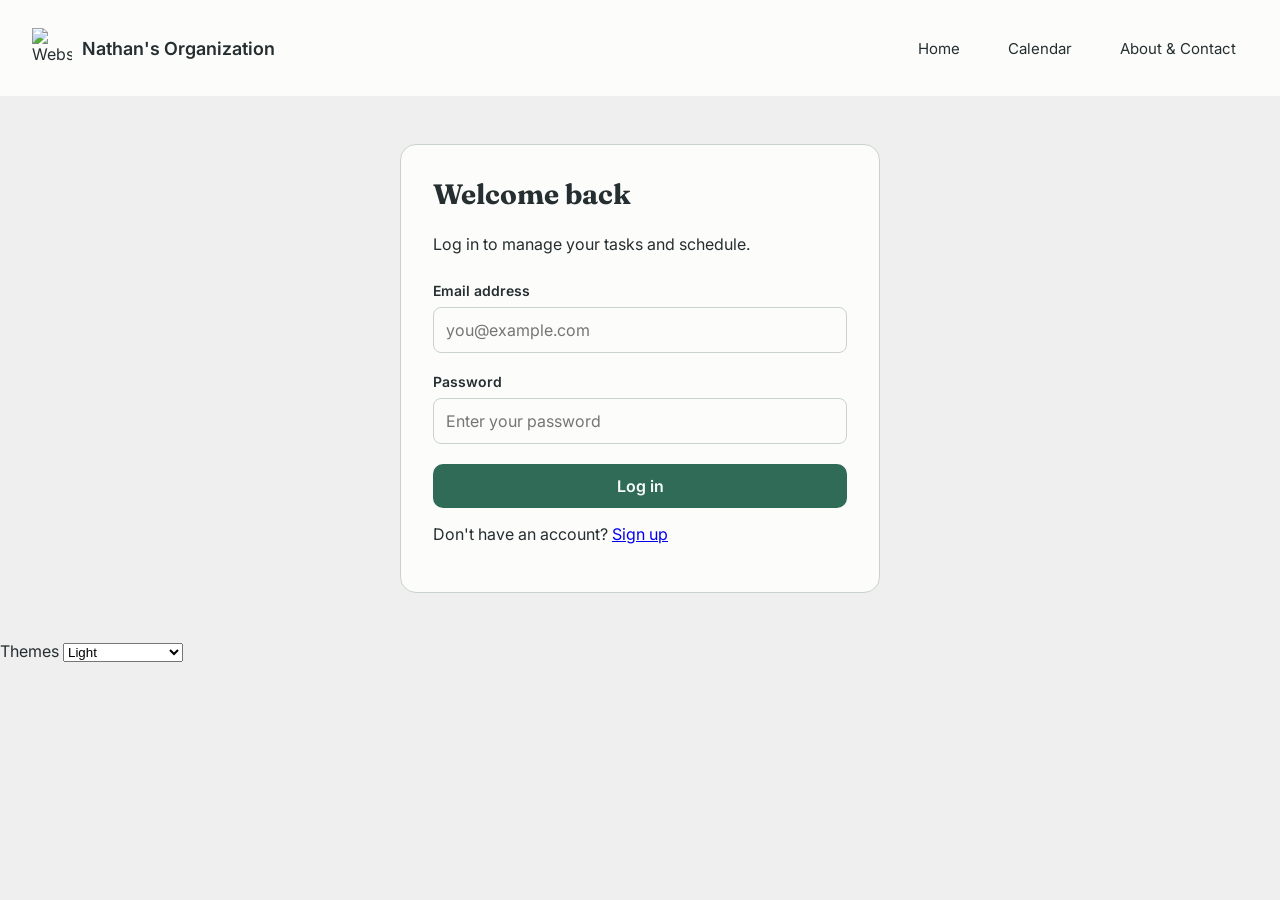
==== login.html @ 2357a738 "theme integration 2 oogily goo!" ====
<!DOCTYPE html>
<html lang="en">
<head>
    <meta charset="UTF-8">
    <meta name="viewport" content="width=device-width, initial-scale=1.0">
    <title>Log In - Nathan's Organization</title>
    <link rel="stylesheet" href="./css/login.css">
    <script src="./JavaScript/themes.js" defer></script>
</head>
<body>

    <header class="top-bar">
        <a href="index.html" class="logo">
            <img src="images/leaf_logo.png" alt="Website logo">
            <span>Nathan's Organization</span>
        </a>
        
        <nav class="navigation">
            <a href="index.html">Home</a>
            <a href="calendar.html">Calendar</a>
            <a href="about.html">About & Contact</a>
        </nav>
        
    </header>

    <main class="signup-page">
        <section class="signup-card">
            <h1>Welcome back</h1>
            <p>Log in to manage your tasks and schedule.</p>

            <form class="signup-form">
                <div class="form-group">
                    <label for="email">Email address</label>
                    <input
                        type="email"
                        id="email"
                        name="email"
                        placeholder="you@example.com"
                        required
                    >
                </div>

                <div class="form-group">
                    <label for="password">Password</label>
                    <input
                        type="password"
                        id="password"
                        name="password"
                        placeholder="Enter your password"
                        required
                    >
                </div>

                <button type="submit" class="create-account-button">
                    Log in
                </button>
            </form>

            <p class="login-prompt">
                Don't have an account?
                <a href="signup.html">Sign up</a>
            </p>
        </section>
    </main>
    <label for="theme-selector">Themes</label>
                <select id="theme-selector">
                <option value="default">Light</option>
                <option value="dark">Dark</option>
                <option value="meadow">Meadow</option>
                <option value="moss">Moss</option>
                <option value="fall">Autumn</option>
                <option value="reef">Coral Reef</option>
                <option value="garish">Ugly, Ugly horrid</option>
                </select>
</body>
</html>
---- css/login.css ----
@import url('https://fonts.googleapis.com/css2?family=Fraunces:opsz,wght@9..144,400;9..144,600;9..144,700&family=Inter:wght@400;500;600;700&display=swap');
@import "thememaster.css";
root,
/*[Data-theme="default"] {
  --BGTop: #FCFDFB;
  --textheader: #252e30;
  --bgcolor: #efEFEF;
  --hoverside: #2a6b52;
  --buttonambient: #2f6b57;
  --buttonhover: #245542;
  --buttontext: #f7fcf9;
  --borderhue: #C9D3CB;
  --greyish: #5d6963;
  --carnage: #B3402F;
  --greyisher: #424644;
}
[Data-theme="dark"] {
  --BGTop: rgb(2, 6, 2);
  --textheader: #d3d6d6;
  --bgcolor: rgb(28, 27, 28);
  --hoverside: #2a6b52;
  --buttonambient: #245542;
  --buttonhover: #2f6b57;
  --buttontext: rgb(0, 0, 0);
  --borderhue: rgb(40, 50, 40);
  --greyish: #5d6963;
  --carnage: #B3402F;
  --greyisher: #424644;
}
[Data-theme="garish"] {
  --BGTop: rgb(197, 72, 187);
  --textheader: rgb(197, 26, 26);
  --bgcolor: rgb(67, 109, 34);
  --hoverside: rgb(255, 67, 161);
  --buttonambient: rgb(36, 85, 66);
  --buttonhover: rgb(255, 251, 0);
  --buttontext: rgb(201, 144, 21);
  --borderhue: rgb(40, 50, 40);
  --greyish: rgb(36, 67, 168);
  --carnage: rgb(19, 18, 18);
  --greyisher: rgb(131, 78, 29);
}*/
.top-bar {
    display: flex;
    align-items: center;
    justify-content: space-between;
    padding: 16px 32px;
    background-color: var(--BGTop);
    min-height: 64px;
}

.logo {
    display: flex;
    align-items: center;
    gap: 10px;
    text-decoration: none;
    color: var(--textheader);
}

.logo span {
    font-size: 18px;
    font-weight: 600;
}

.logo img{
    width: 40px;
    height: 40px;

}

.navigation {
    display: flex;
    align-items: center;
    gap: 24px;
    flex-wrap: wrap;
}

.navigation a {
    text-decoration: none;
    color: var(--textheader);
    font-size: 15px;
    padding: 8px 12px;
    border-radius: 8px;
    transition: background-color 0.2s ease;
}

.navigation a:hover {
    background-color: var(--BGTop);
    color: var(--hoverside);
}

body {
    margin: 0;
    background-color: var(--bgcolor);
    color: var(--textheader);
    font-family: 'Inter', sans-serif;
}

h1, h2, h3 {
    font-family: 'Fraunces', serif;
    color: var(--textheader);
}

.signup-page {
    max-width: 480px;
    margin: 48px auto;
    padding: 0 24px;
}

.signup-card {
    border: 1px solid var(--borderhue);
    background-color: var(--BGTop);
    border-radius: 16px;
    padding: 32px;
}

.signup-card h1 {
    margin-top: 0;
    font-size: 28px;
}

@media (max-width: 500px) {
    .signup-card {
        padding: 24px;
    }
}

.signup-form {
    margin-top: 28px;
}

.form-group {
    display: flex;
    flex-direction: column;
    gap: 8px;
    margin-bottom: 20px;
}

.form-group label {
    font-size: 14px;
    font-weight: 600;
    color: var(hoverside)
}

.form-group input {
    padding: 12px;
    border: 1px solid var(--borderhue);
    border-radius: 8px;
    background-color: var(--BGTop);
    color: var(--textheader);
    font: inherit;
}

.form-group input:focus {
    outline: 2px solid var(--buttonhover);
    outline-offset: 2px;
}

.create-account-button {
    width: 100%;
    padding: 12px;
    border: none;
    border-radius: 10px;
    background-color: var(--buttonambient);
    color: var(--buttontext);
    font: inherit;
    font-weight: 600;
    cursor: pointer;
}

.create-account-button:hover {
    background-color: var(--buttonhover);
}
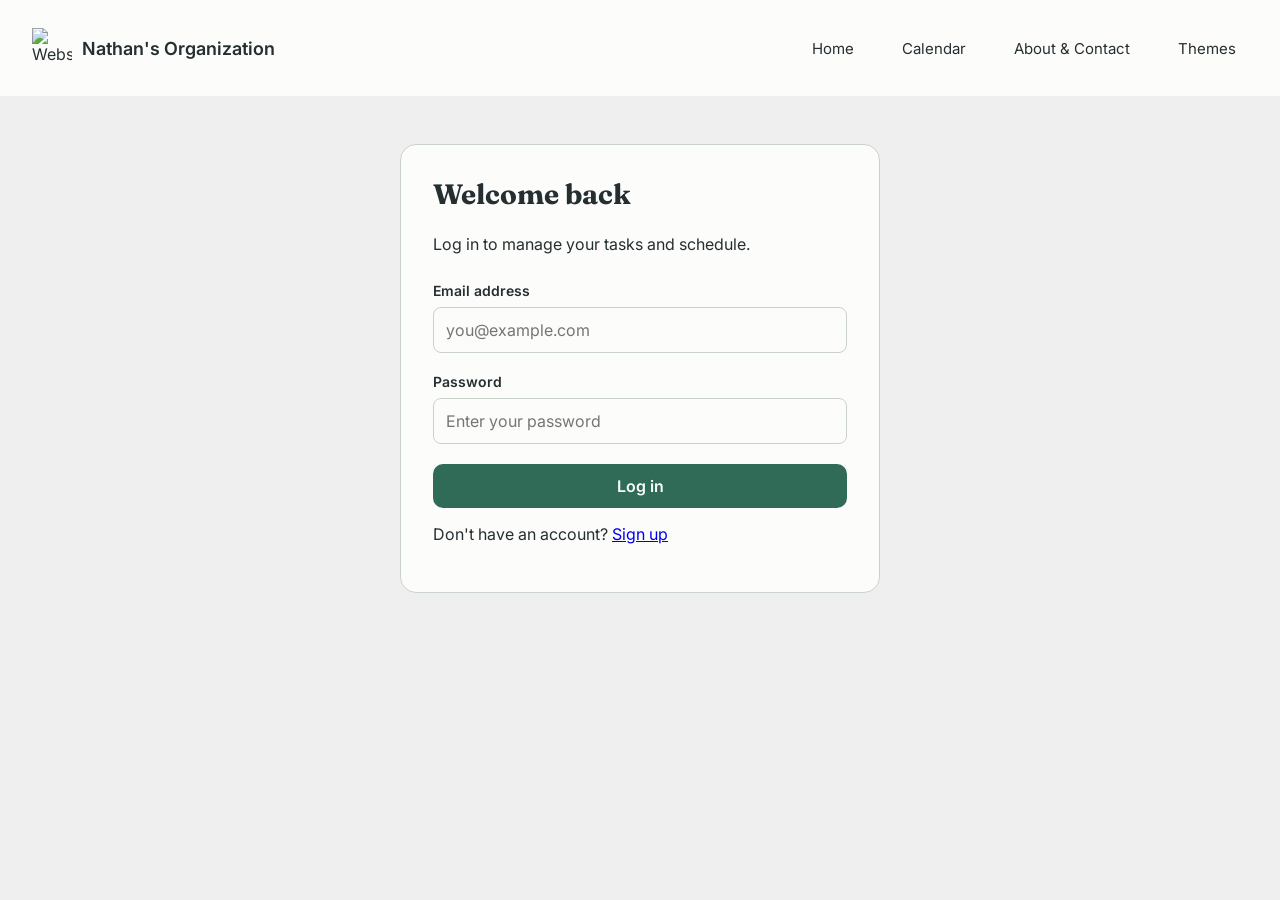
==== commit 409906a3: "Presentable The themes are in a presentable enough state" ====
--- a/login.html
+++ b/login.html
@@ -20,6 +20,7 @@
             <a href="index.html">Home</a>
             <a href="calendar.html">Calendar</a>
             <a href="about.html">About & Contact</a>
+            <a href="themeselector.html">Themes</a>
         </nav>
         
     </header>
@@ -63,7 +64,7 @@
             </p>
         </section>
     </main>
-    <label for="theme-selector">Themes</label>
+    <!-- <label for="theme-selector">Themes</label>
                 <select id="theme-selector">
                 <option value="default">Light</option>
                 <option value="dark">Dark</option>
@@ -72,6 +73,6 @@
                 <option value="fall">Autumn</option>
                 <option value="reef">Coral Reef</option>
                 <option value="garish">Ugly, Ugly horrid</option>
-                </select>
+                </select> -->
 </body>
 </html>
